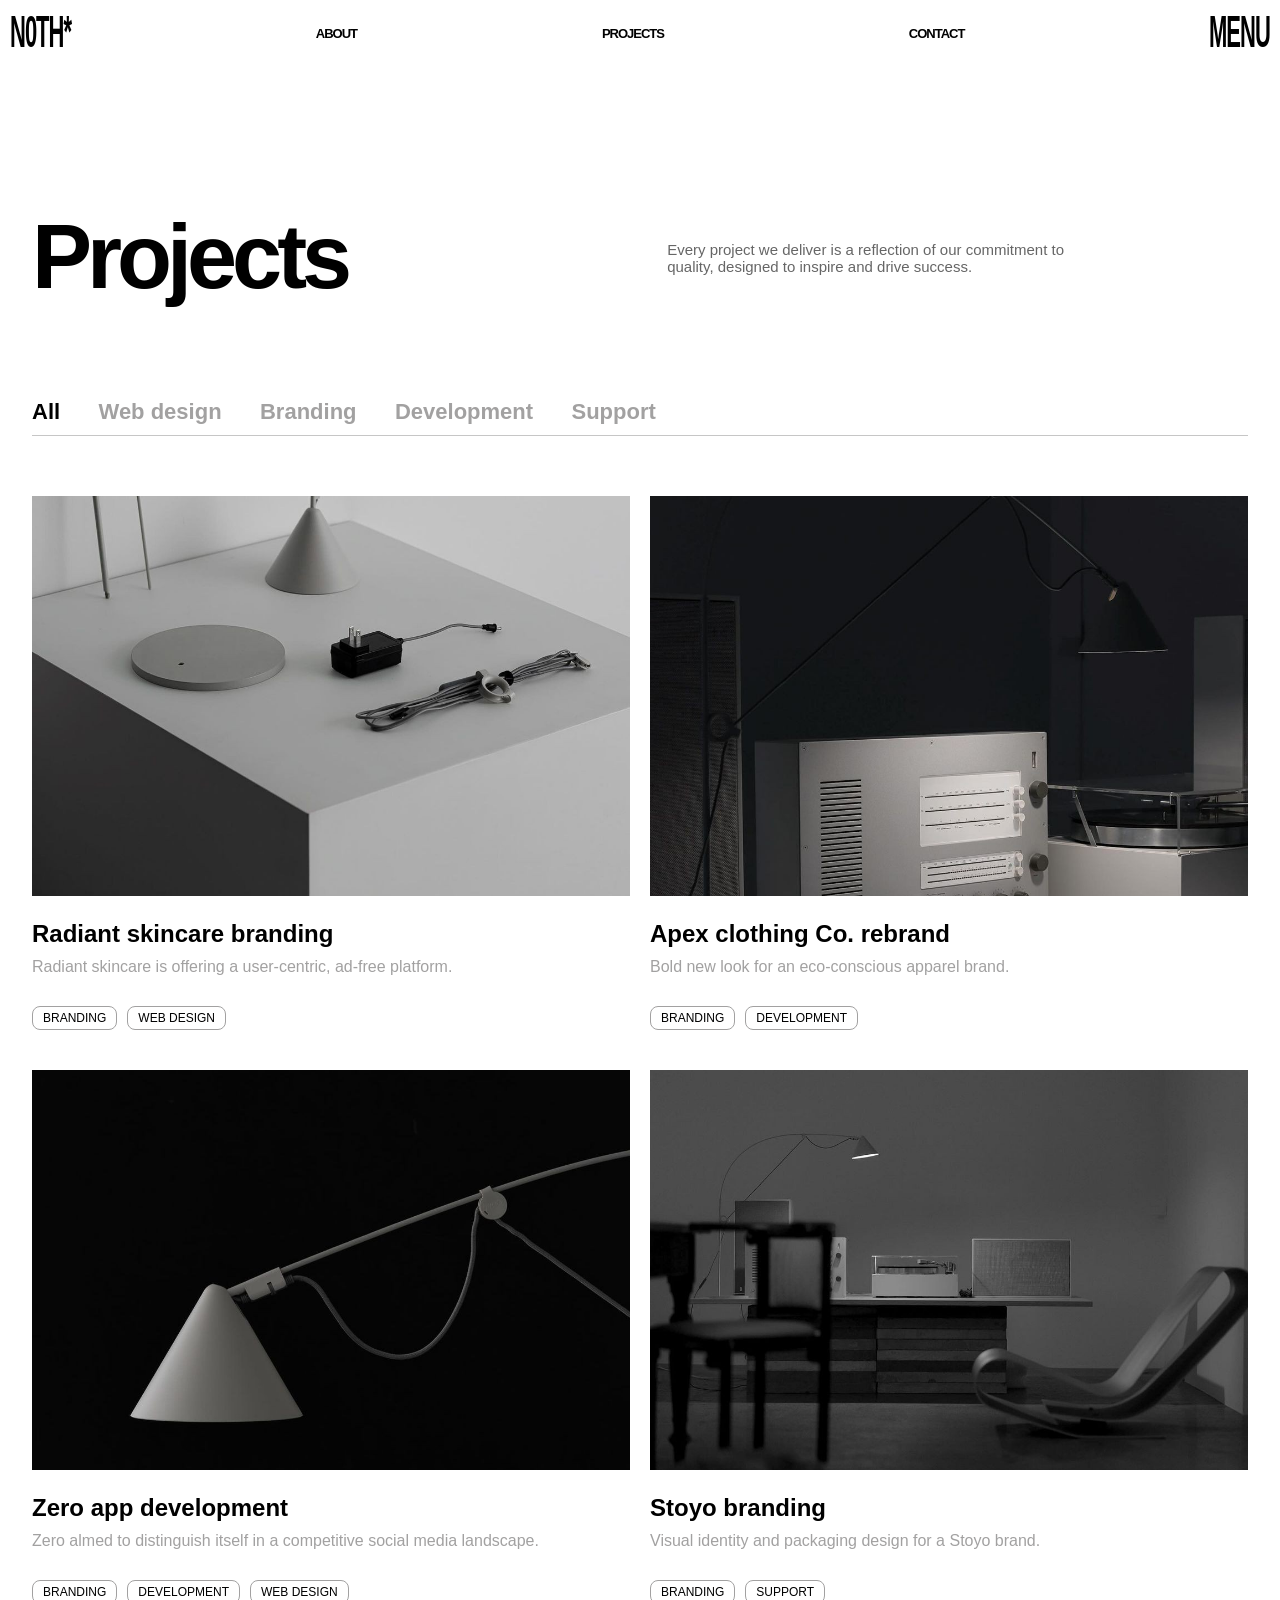
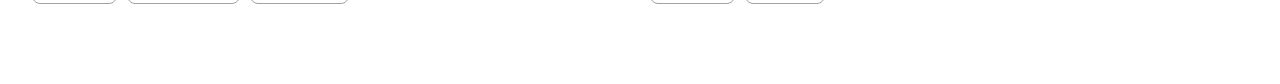
==== index.html @ a0f0e348 "add hover" ====
<!DOCTYPE html>
<html lang="en">
<head>
    <meta charset="UTF-8">
    <meta name="viewport" content="width=device-width, initial-scale=1.0">
    <title>Project</title>
    <link rel="stylesheet" href="styles/main.css">
</head>
<body>
    <nav>
        <a href="#" class="bold">N0TH*</a>
        <a href="#">ABOUT</a>
        <a href="#">PROJECTS</a>
        <a href="#">CONTACT</a>
        <a href="#" class="bold">MENU</a>
    </nav>
    <main>
        <section class="hero">
            <h1>Projects</h1>
            <p>Every project we deliver is a reflection of our commitment to quality, designed to inspire and drive success.</p>
        </section>
        <section class="another-nav">
            <a href="#" class="active">All</a>
            <a href="#">Web design</a>
            <a href="#">Branding</a>
            <a href="#">Development</a>
            <a href="#">Support</a>
        </section>
        <section class="card-wrapper">
            <div class="card">
                <img src="img/cosmos_1547213098 (2).jpeg" alt="">
                <div class="desc">
                    <h2>Radiant skincare branding</h2>
                    <p>Radiant skincare is offering a user-centric, ad-free platform.</p>
                    <div class="theme">
                        <a href="#">BRANDING</a>
                        <a href="#">WEB DESIGN</a>
                    </div>
                </div>
            </div>
            <div class="card">
                <img src="img/cosmos_1547213098 (3).jpeg" alt="">
                <div class="desc">
                    <h2>Apex clothing Co. rebrand</h2>
                    <p>Bold new look for an eco-conscious apparel brand.</p>
                    <div class="theme">
                        <a href="#">BRANDING</a>
                        <a href="#">DEVELOPMENT</a>
                    </div>
                </div>
            </div>
            <div class="card">
                <img src="img/cosmos_1547213098 (1).jpeg" alt="">
                <div class="desc">
                    <h2>Zero app development</h2>
                    <p>Zero almed to distinguish itself in a competitive social media landscape.</p>
                    <div class="theme">
                        <a href="#">BRANDING</a>
                        <a href="#">DEVELOPMENT</a>
                        <a href="#">WEB DESIGN</a>
                    </div>
                </div>
            </div>
            <div class="card">
                <img src="img/cosmos_1547213098.jpeg" alt="">
                <div class="desc">
                    <h2>Stoyo branding</h2>
                    <p>Visual identity and packaging design for a Stoyo brand.</p>
                    <div class="theme">
                        <a href="#">BRANDING</a>
                        <a href="#">SUPPORT</a>
                    </div>
                </div>
            </div>
        </section>
    </main>
</body>
</html>
---- styles/main.css ----
@font-face {
    font-family: 'AlteHaasGrotesk';
    src: url('fonts/AlteHaasGroteskRegular.ttf') format('truetype');
    font-weight: normal;
    font-style: normal;
}
@font-face {
    font-family: 'AlteHaasGrotesk';
    src: url('fonts/AlteHaasGroteskRegular.ttf') format('truetype');
    font-weight: bold;
    font-style: normal;
}
* {
    margin: 0;
    padding: 0;
    box-sizing: border-box;
}
html, body {
    font-family: 'AlteHaasGrotesk', sans-serif;
    font-weight: normal;
}
nav {
    display: flex;
    justify-content: space-between;
    margin: 10px;
    align-items: center;
}
nav a {
    font-size: 13px;
    font-weight: 600;
    text-decoration: none;
    color: #000;
    margin: 10px 0 0 0;
    letter-spacing: -1px;
    cursor: pointer;
}
nav .bold  {
    font-weight: 800;
    font-size: 22px;
    transform: scaleY(2);
}

main {
    width: 95%;
    margin: 0 auto 60px;
}
main .hero {
    display: flex;
    margin: 160px auto 90px;
    gap: 25vw;
    flex-wrap: wrap;
    align-items: center;
}
main .hero h1 {
    font-size: 90px;
    font-weight: 700;
    letter-spacing: -5px;
}
main .hero p {
    font-size: 15px;
    color: #666;
    max-width: 400px;
    vertical-align: bottom;
}

main .another-nav {
    display: flex;
    gap: 3vw;
    padding: 0 0 10px 0;
    border-bottom: 1.5px solid #c6c6c6;
    margin-bottom: 60px;
}
main .another-nav a {
    font-size: 16px;
    text-decoration: none;
    color: #a2a1a1;
}
main .another-nav a {
    font-size: 22px;
    text-decoration: none;
    color: #a2a1a1;
    font-weight: 600;
    transition: all 0.1s;
}
main .another-nav a:hover {
    color: #000;
}
main .another-nav .active {
    color: #000;
}

main .card-wrapper {
    display: flex;
    gap: 20px;
    flex-wrap: wrap;
}
main .card {
    flex: 1 1 calc(50% - 20px);
}
main .card img {
    width: 100%;
    height: 400px;
    object-fit: cover;
}
main .card .desc {
    padding: 20px 0;
}
main .card .desc p {
    color: #a2a1a1;
    margin: 10px 0;
}
main .card .desc .theme {
    display: flex;
    gap: 10px;
}
main .card .desc .theme a {
    margin-top: 20px;
    font-size: 12px;
    text-decoration: none;
    padding: 4px 10px;
    color: #000;
    border: 1.5px solid #a2a1a1;
    border-radius: 8px;
    transition: all 0.1s;
}
main .card .desc .theme a:hover {
    background-color: #000;
    color: #fff;
    border: 1.5px solid #000;
}


@media (max-width: 768px) {
    html, body {
        overflow-x: hidden;
    }
    nav a {
        display: none;
    }
    nav .bold {
        display: flex;
        transform: scaleY(1.2);
    }

    main .hero {
        gap: 2vh;
        margin: 100px auto 60px;
    }
    main .hero h1 {
        font-size: 60px;
    }
    
    main .another-nav {
        margin-top: 40px;
        flex-wrap: wrap;
    }
    main .another-nav a {
        font-size: 16px;
    }

    main .card {
        flex: 1 1 100%;
    }
}
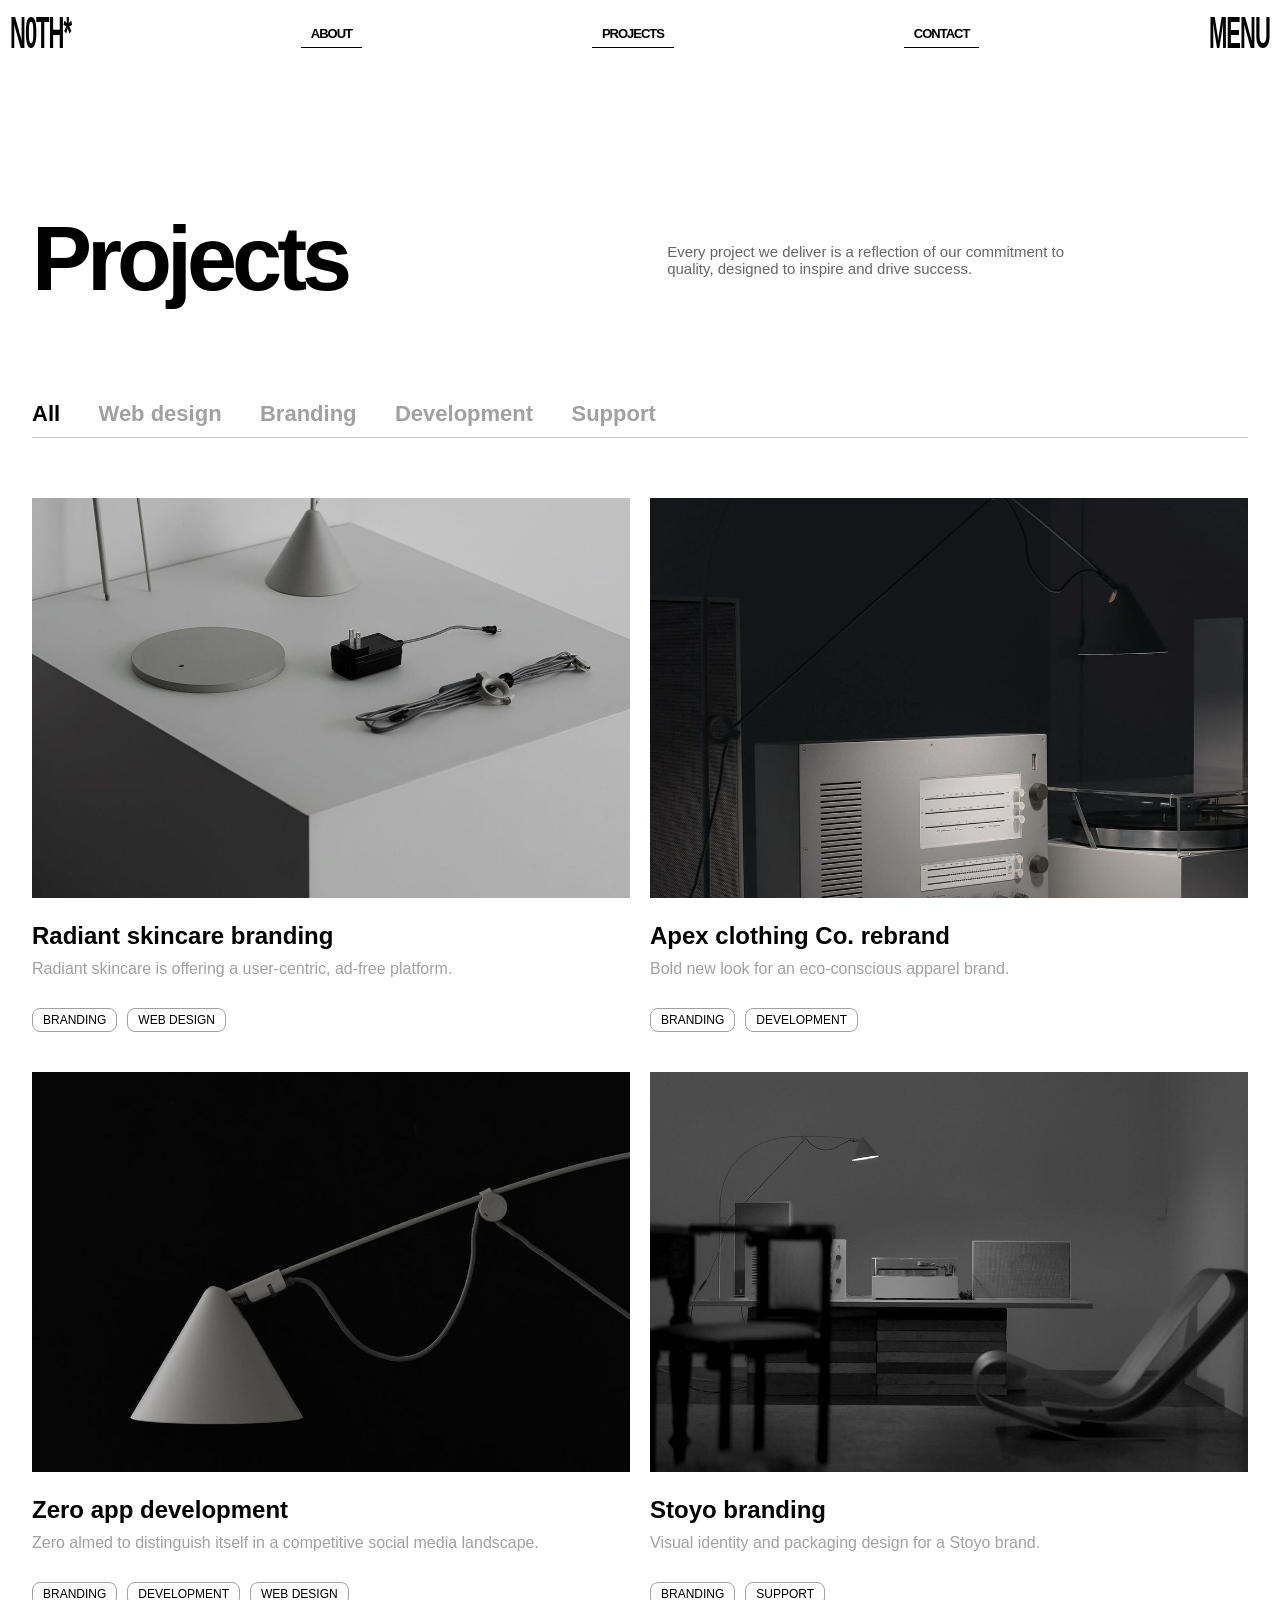
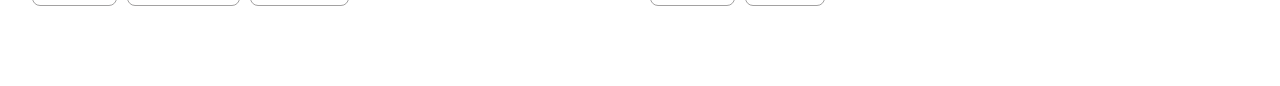
==== commit d15ddcb1: "hover main nav" ====
--- a/index.html
+++ b/index.html
@@ -9,9 +9,9 @@
 <body>
     <nav>
         <a href="#" class="bold">N0TH*</a>
-        <a href="#">ABOUT</a>
-        <a href="#">PROJECTS</a>
-        <a href="#">CONTACT</a>
+        <a href="#" class="semi-bold">ABOUT</a>
+        <a href="#" class="semi-bold">PROJECTS</a>
+        <a href="#" class="semi-bold">CONTACT</a>
         <a href="#" class="bold">MENU</a>
     </nav>
     <main>
--- a/styles/main.css
+++ b/styles/main.css
@@ -34,6 +34,14 @@
     letter-spacing: -1px;
     cursor: pointer;
 }
+nav .semi-bold {
+    padding: 6px 10px;
+    transition: all 0.1s;
+    border-bottom: 1px solid #000;
+}
+nav .semi-bold:hover {
+    border-bottom: 2px solid #000;
+}
 nav .bold  {
     font-weight: 800;
     font-size: 22px;
@@ -69,11 +77,6 @@
     padding: 0 0 10px 0;
     border-bottom: 1.5px solid #c6c6c6;
     margin-bottom: 60px;
-}
-main .another-nav a {
-    font-size: 16px;
-    text-decoration: none;
-    color: #a2a1a1;
 }
 main .another-nav a {
     font-size: 22px;
@@ -134,11 +137,10 @@
     html, body {
         overflow-x: hidden;
     }
-    nav a {
+    nav .semi-bold {
         display: none;
     }
     nav .bold {
-        display: flex;
         transform: scaleY(1.2);
     }
 
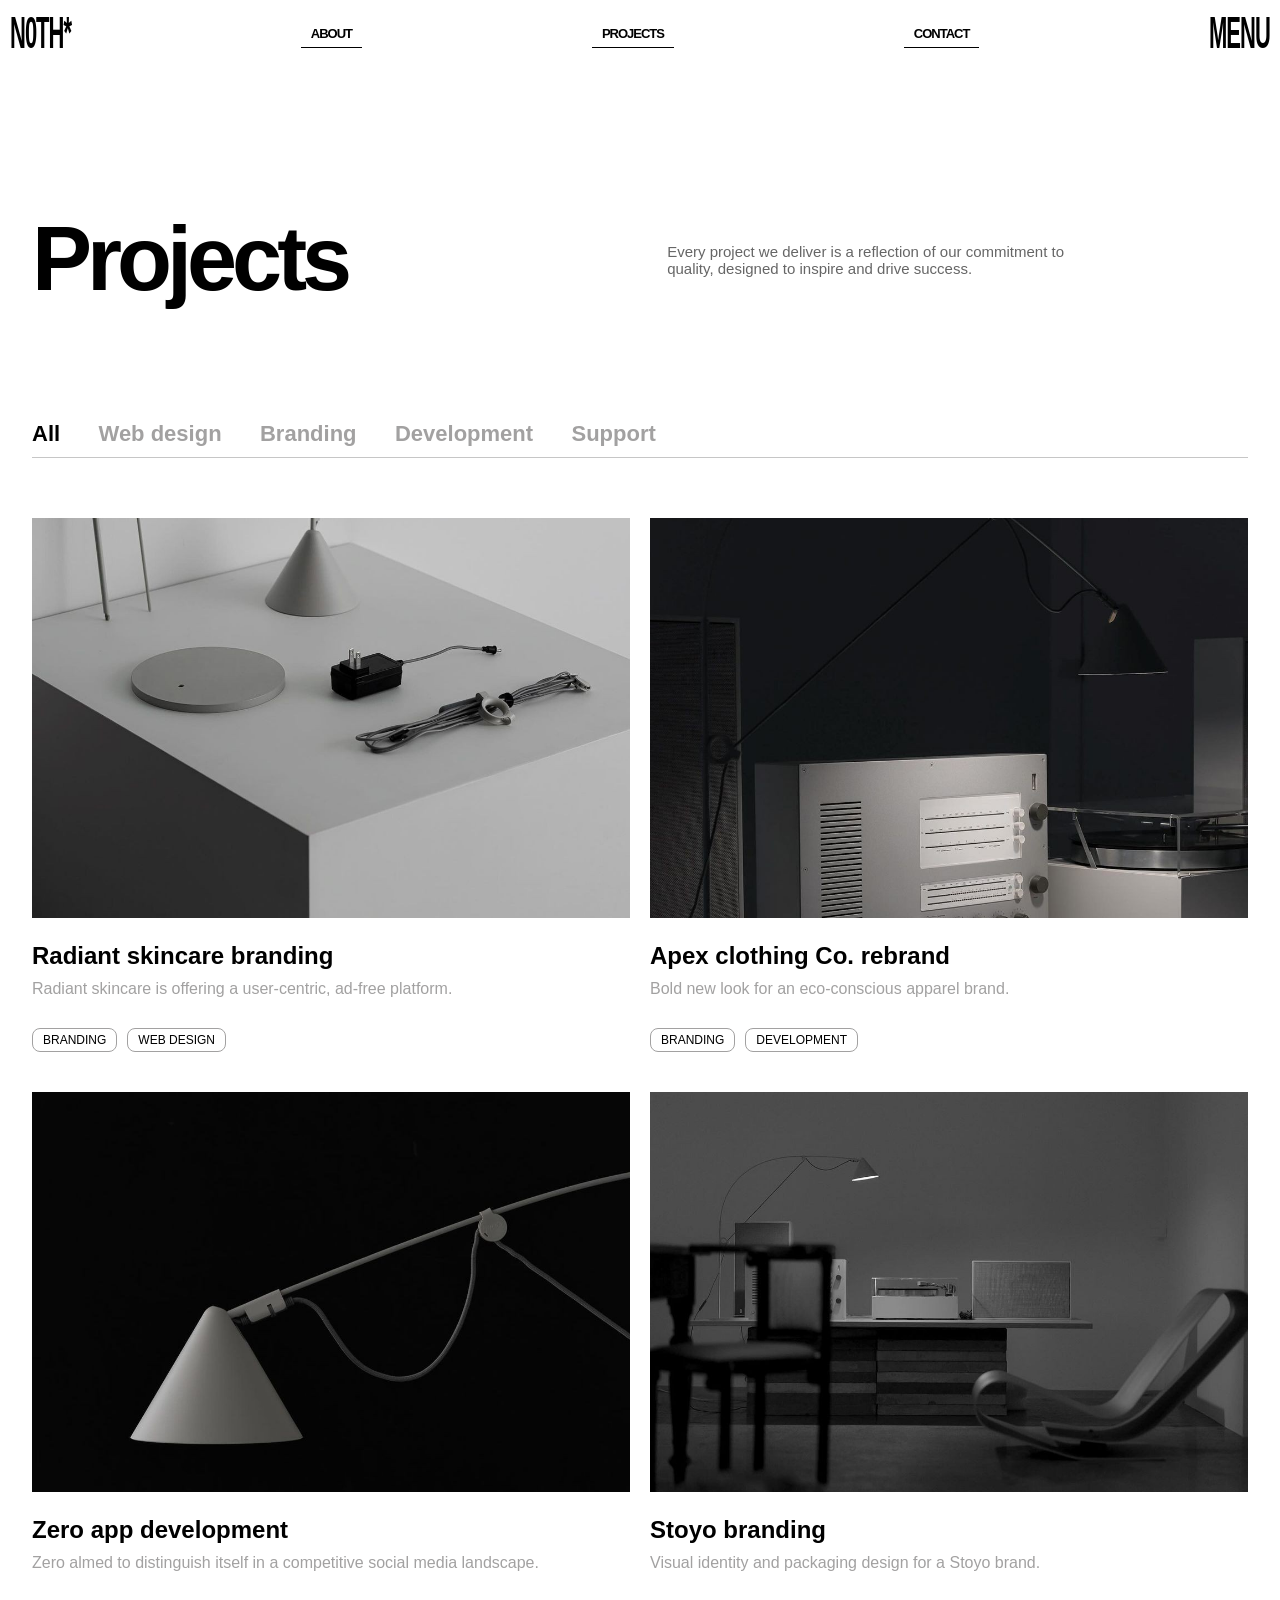
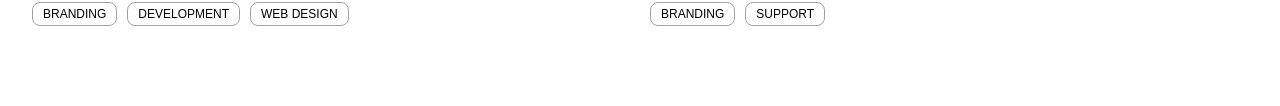
==== commit 7129255e: "fix taget another nav" ====
--- a/index.html
+++ b/index.html
@@ -3,8 +3,9 @@
 <head>
     <meta charset="UTF-8">
     <meta name="viewport" content="width=device-width, initial-scale=1.0">
-    <title>Project</title>
+    <title>Projects</title>
     <link rel="stylesheet" href="styles/main.css">
+    <link rel="shortcut icon" href="img/YO!.jpeg" type="image/x-icon">
 </head>
 <body>
     <nav>
@@ -19,12 +20,12 @@
             <h1>Projects</h1>
             <p>Every project we deliver is a reflection of our commitment to quality, designed to inspire and drive success.</p>
         </section>
-        <section class="another-nav">
+        <section class="another-nav" id="target">
             <a href="#" class="active">All</a>
-            <a href="#">Web design</a>
-            <a href="#">Branding</a>
-            <a href="#">Development</a>
-            <a href="#">Support</a>
+            <a href="web-design.html#target">Web design</a>
+            <a href="branding.html#target">Branding</a>
+            <a href="development.html#target">Development</a>
+            <a href="support.html#target">Support</a>
         </section>
         <section class="card-wrapper">
             <div class="card">
--- a/styles/main.css
+++ b/styles/main.css
@@ -16,6 +16,7 @@
     box-sizing: border-box;
 }
 html, body {
+    scroll-behavior: smooth;
     font-family: 'AlteHaasGrotesk', sans-serif;
     font-weight: normal;
 }
@@ -74,7 +75,7 @@
 main .another-nav {
     display: flex;
     gap: 3vw;
-    padding: 0 0 10px 0;
+    padding: 20px 0 10px 0;
     border-bottom: 1.5px solid #c6c6c6;
     margin-bottom: 60px;
 }
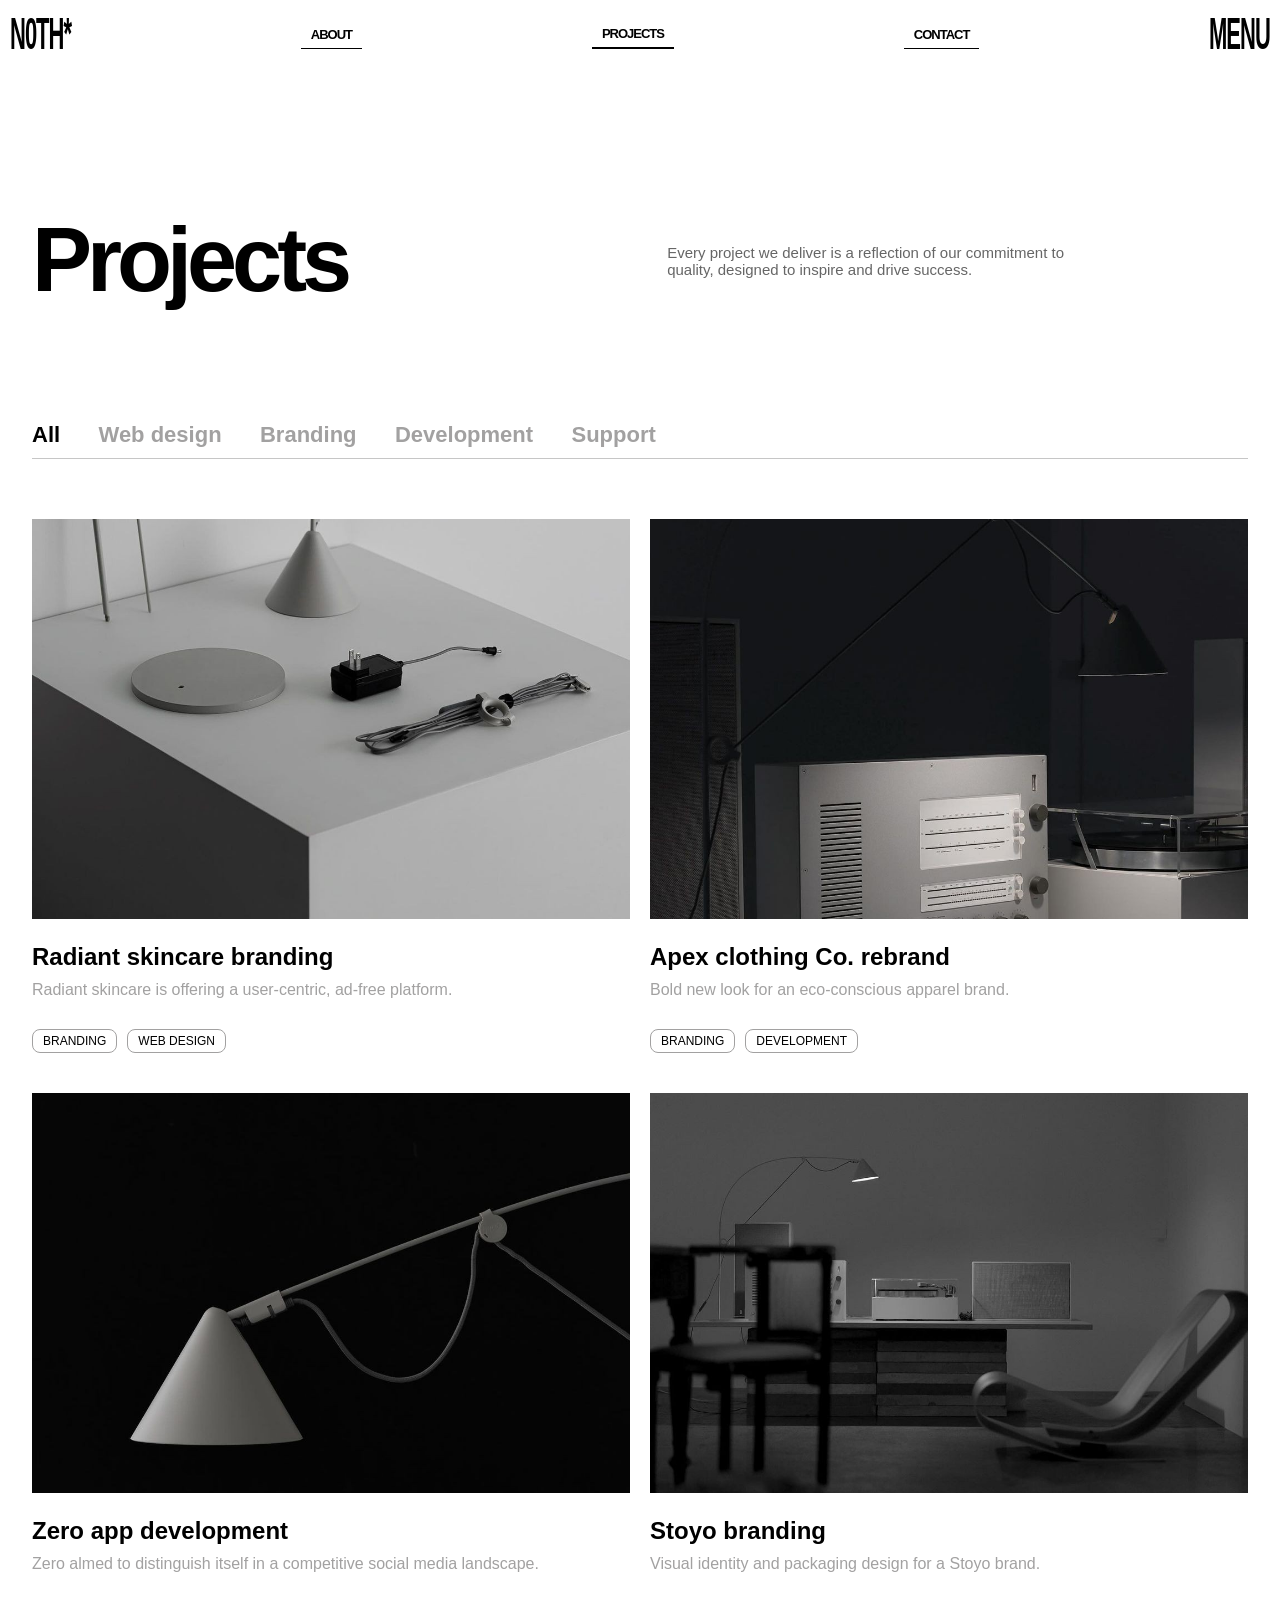
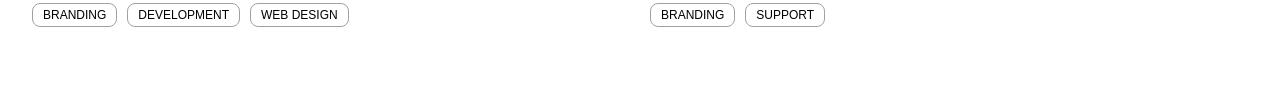
==== commit 266e806a: "menambahkan 2 file baru dengan pengubahan tampilan dan logika navbar utama" ====
--- a/index.html
+++ b/index.html
@@ -11,7 +11,7 @@
     <nav>
         <a href="#" class="bold">N0TH*</a>
         <a href="#" class="semi-bold">ABOUT</a>
-        <a href="#" class="semi-bold">PROJECTS</a>
+        <a href="#" class="semi-bold" id="mark-nav">PROJECTS</a>
         <a href="#" class="semi-bold">CONTACT</a>
         <a href="#" class="bold">MENU</a>
     </nav>
--- a/styles/main.css
+++ b/styles/main.css
@@ -34,6 +34,9 @@
     margin: 10px 0 0 0;
     letter-spacing: -1px;
     cursor: pointer;
+}
+nav #mark-nav {
+    border-bottom: 2px solid #000;
 }
 nav .semi-bold {
     padding: 6px 10px;
